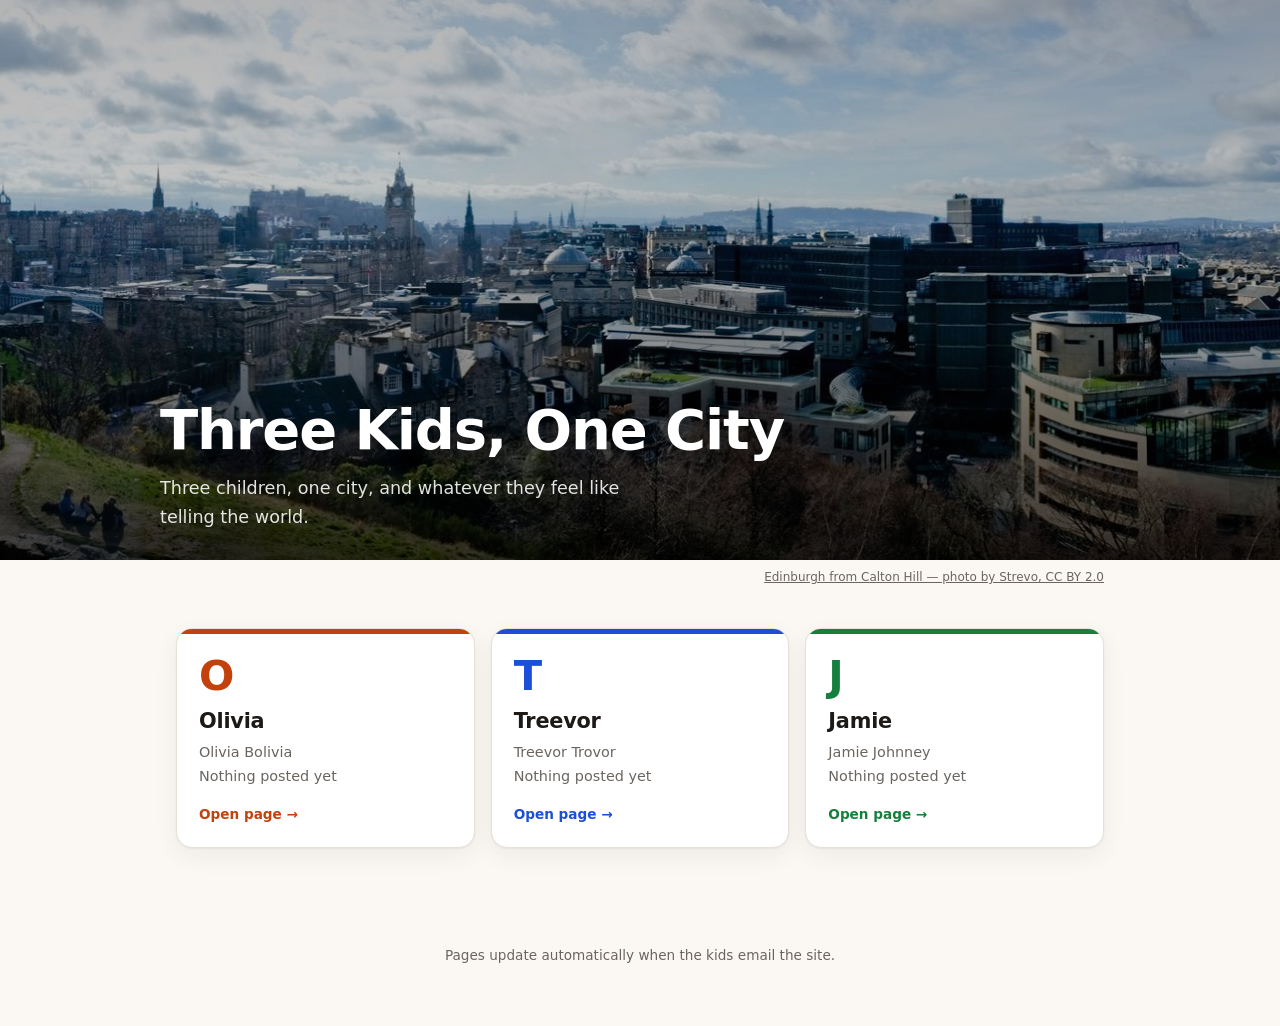
==== index.html @ abcef68d "Site: landing page, three pages, email-to-page pipeline" ====
<!doctype html>
<html lang="en">
<head>
<meta charset="utf-8">
<meta name="viewport" content="width=device-width, initial-scale=1">
<title>Three Kids, One City</title>
<link rel="stylesheet" href="assets/style.css">
<link rel="icon" href="data:image/svg+xml,<svg xmlns='http://www.w3.org/2000/svg' viewBox='0 0 16 16'><text y='13' font-size='13'>&#127963;</text></svg>">

</head>
<body>
<header class="hero">
  <img src="assets/edinburgh.jpg" alt="The Edinburgh skyline seen from Calton Hill">
  <div class="hero__veil"></div>
  <div class="hero__text"><div class="hero__inner">
    <h1>Three Kids, One City</h1>
    <p>Three children, one city, and whatever they feel like telling the world.</p>
  </div></div>
</header>
<p class="credit"><a href="https://commons.wikimedia.org/wiki/File:Edinburgh_Skyline_Panorama.jpg">Edinburgh from Calton Hill — photo by Strevo, CC BY 2.0</a></p>

<main class="wrap">
  <nav class="names" aria-label="Choose a page">
      <a class="card" style="--k:#c2410c" href="olivia.html">
        <div class="initial">O</div>
        <h2>Olivia</h2>
        <p class="sub">Olivia Bolivia</p>
        <p class="sub">Nothing posted yet</p>
        <div class="go">Open page &rarr;</div>
      </a>
      <a class="card" style="--k:#1d4ed8" href="treevor.html">
        <div class="initial">T</div>
        <h2>Treevor</h2>
        <p class="sub">Treevor Trovor</p>
        <p class="sub">Nothing posted yet</p>
        <div class="go">Open page &rarr;</div>
      </a>
      <a class="card" style="--k:#15803d" href="jamie.html">
        <div class="initial">J</div>
        <h2>Jamie</h2>
        <p class="sub">Jamie Johnney</p>
        <p class="sub">Nothing posted yet</p>
        <div class="go">Open page &rarr;</div>
      </a>
  </nav>
</main>

<footer>Pages update automatically when the kids email the site.</footer>
</body>
</html>
---- assets/style.css ----
:root{
  --bg:#fbf8f3; --surface:#ffffff; --ink:#1c1917; --muted:#6b6560;
  --line:#e7e1d8; --accent:#c2410c; --shadow:0 1px 2px rgba(28,25,23,.05),0 8px 24px rgba(28,25,23,.06);
  --radius:16px; --maxw:960px;
}
@media (prefers-color-scheme: dark){
  :root:not([data-theme="light"]){
    --bg:#14120f; --surface:#1e1b17; --ink:#f5f1ea; --muted:#a8a099;
    --line:#2e2a25; --shadow:0 1px 2px rgba(0,0,0,.4),0 8px 24px rgba(0,0,0,.35);
  }
}
:root[data-theme="dark"]{
  --bg:#14120f; --surface:#1e1b17; --ink:#f5f1ea; --muted:#a8a099;
  --line:#2e2a25; --shadow:0 1px 2px rgba(0,0,0,.4),0 8px 24px rgba(0,0,0,.35);
}
*{box-sizing:border-box}
html{-webkit-text-size-adjust:100%}
body{
  margin:0; background:var(--bg); color:var(--ink);
  font:16px/1.65 ui-sans-serif,system-ui,-apple-system,"Segoe UI",Inter,Helvetica,Arial,sans-serif;
}
img{max-width:100%; height:auto; display:block}
a{color:inherit}
.wrap{max-width:var(--maxw); margin:0 auto; padding:0 16px}

/* ---------- hero ---------- */
.hero{position:relative; overflow:hidden; background:#0d0f14}
.hero img{width:100%; aspect-ratio:16/7; object-fit:cover; opacity:.82}
@media (max-width:640px){ .hero img{aspect-ratio:4/3} }
.hero__veil{position:absolute; inset:0; background:linear-gradient(180deg,rgba(0,0,0,.15) 0%,rgba(0,0,0,.05) 40%,rgba(0,0,0,.72) 100%)}
.hero__text{position:absolute; left:0; right:0; bottom:0; padding:0 16px 28px}
.hero__inner{max-width:var(--maxw); margin:0 auto; color:#fff}
.hero h1{
  margin:0 0 .25em; font-size:clamp(2rem,6vw,3.5rem); line-height:1.05;
  font-weight:800; letter-spacing:-.02em; text-shadow:0 2px 18px rgba(0,0,0,.45);
}
.hero p{margin:0; max-width:46ch; color:rgba(255,255,255,.88); font-size:clamp(.95rem,2.2vw,1.1rem)}
.credit{font-size:.75rem; color:var(--muted); text-align:right; padding:8px 16px 0; max-width:var(--maxw); margin:0 auto}
.credit a{color:var(--muted)}

/* ---------- name cards ---------- */
.names{display:grid; gap:16px; grid-template-columns:repeat(3,1fr); margin:40px auto 56px}
@media (max-width:760px){ .names{grid-template-columns:1fr} }
.card{
  display:block; text-decoration:none; background:var(--surface); border:1px solid var(--line);
  border-radius:var(--radius); padding:26px 22px 22px; box-shadow:var(--shadow);
  transition:transform .18s ease, box-shadow .18s ease, border-color .18s ease;
  position:relative; overflow:hidden;
}
.card::before{content:""; position:absolute; inset:0 0 auto 0; height:5px; background:var(--k)}
.card:hover,.card:focus-visible{transform:translateY(-3px); box-shadow:0 4px 8px rgba(28,25,23,.06),0 16px 40px rgba(28,25,23,.12); border-color:var(--k)}
.card .initial{
  font-size:2.6rem; font-weight:800; line-height:1; color:var(--k); letter-spacing:-.03em;
}
.card h2{margin:.5rem 0 .15rem; font-size:1.3rem; letter-spacing:-.01em}
.card .sub{margin:0; color:var(--muted); font-size:.9rem}
.card .go{margin-top:14px; font-size:.85rem; font-weight:600; color:var(--k)}

/* ---------- kid page ---------- */
.topbar{border-bottom:1px solid var(--line); background:var(--surface)}
.topbar .wrap{display:flex; align-items:center; gap:14px; height:58px}
.topbar a.back{text-decoration:none; font-size:.9rem; color:var(--muted); font-weight:600}
.topbar a.back:hover{color:var(--ink)}
.kidhead{padding:40px 0 8px; border-bottom:1px solid var(--line)}
.kidhead h1{margin:0; font-size:clamp(1.8rem,5vw,2.6rem); letter-spacing:-.02em; color:var(--k)}
.kidhead p{margin:.4rem 0 24px; color:var(--muted)}

.posts{list-style:none; margin:0; padding:0}
.post{padding:32px 0; border-bottom:1px solid var(--line)}
.post:last-child{border-bottom:none}
.post time{display:block; font-size:.78rem; text-transform:uppercase; letter-spacing:.07em; color:var(--muted); margin-bottom:.4rem}
.post h3{margin:0 0 .6rem; font-size:1.25rem; letter-spacing:-.01em}
.post .body p{margin:0 0 1em; white-space:pre-wrap}
.post .body p:last-child{margin-bottom:0}
.gallery{display:grid; gap:10px; grid-template-columns:repeat(auto-fill,minmax(220px,1fr)); margin-top:16px}
.gallery img{border-radius:12px; border:1px solid var(--line); background:var(--surface)}
.empty{padding:56px 0; color:var(--muted); text-align:center}
footer{padding:40px 0 60px; color:var(--muted); font-size:.85rem; text-align:center}
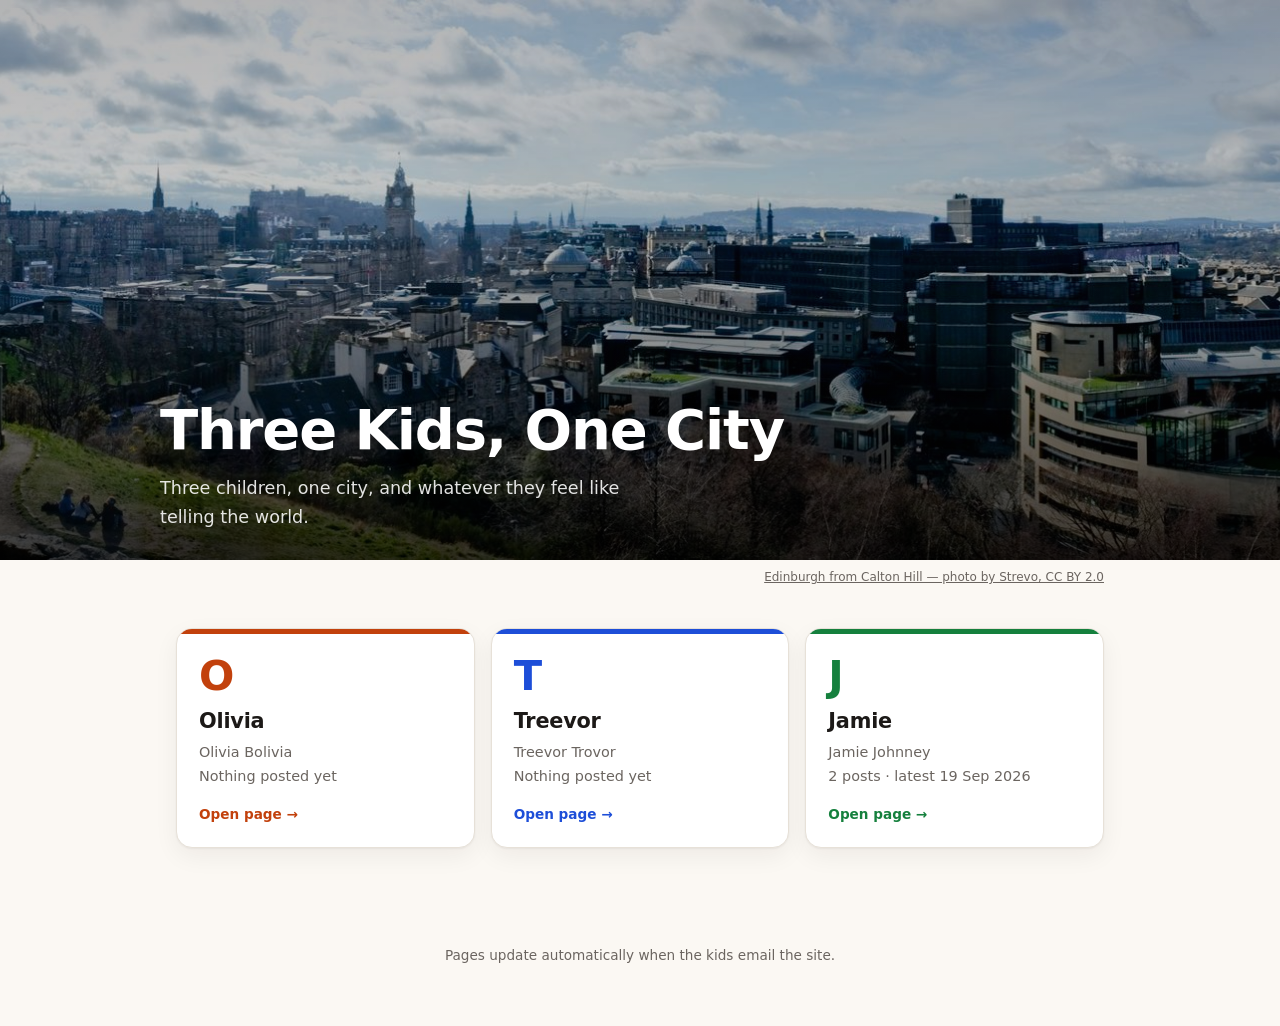
==== commit 3543c414: "Update from email 2026-09-19 11:33 UTC" ====
--- a/index.html
+++ b/index.html
@@ -39,7 +39,7 @@
         <div class="initial">J</div>
         <h2>Jamie</h2>
         <p class="sub">Jamie Johnney</p>
-        <p class="sub">Nothing posted yet</p>
+        <p class="sub">2 posts · latest 19 Sep 2026</p>
         <div class="go">Open page &rarr;</div>
       </a>
   </nav>
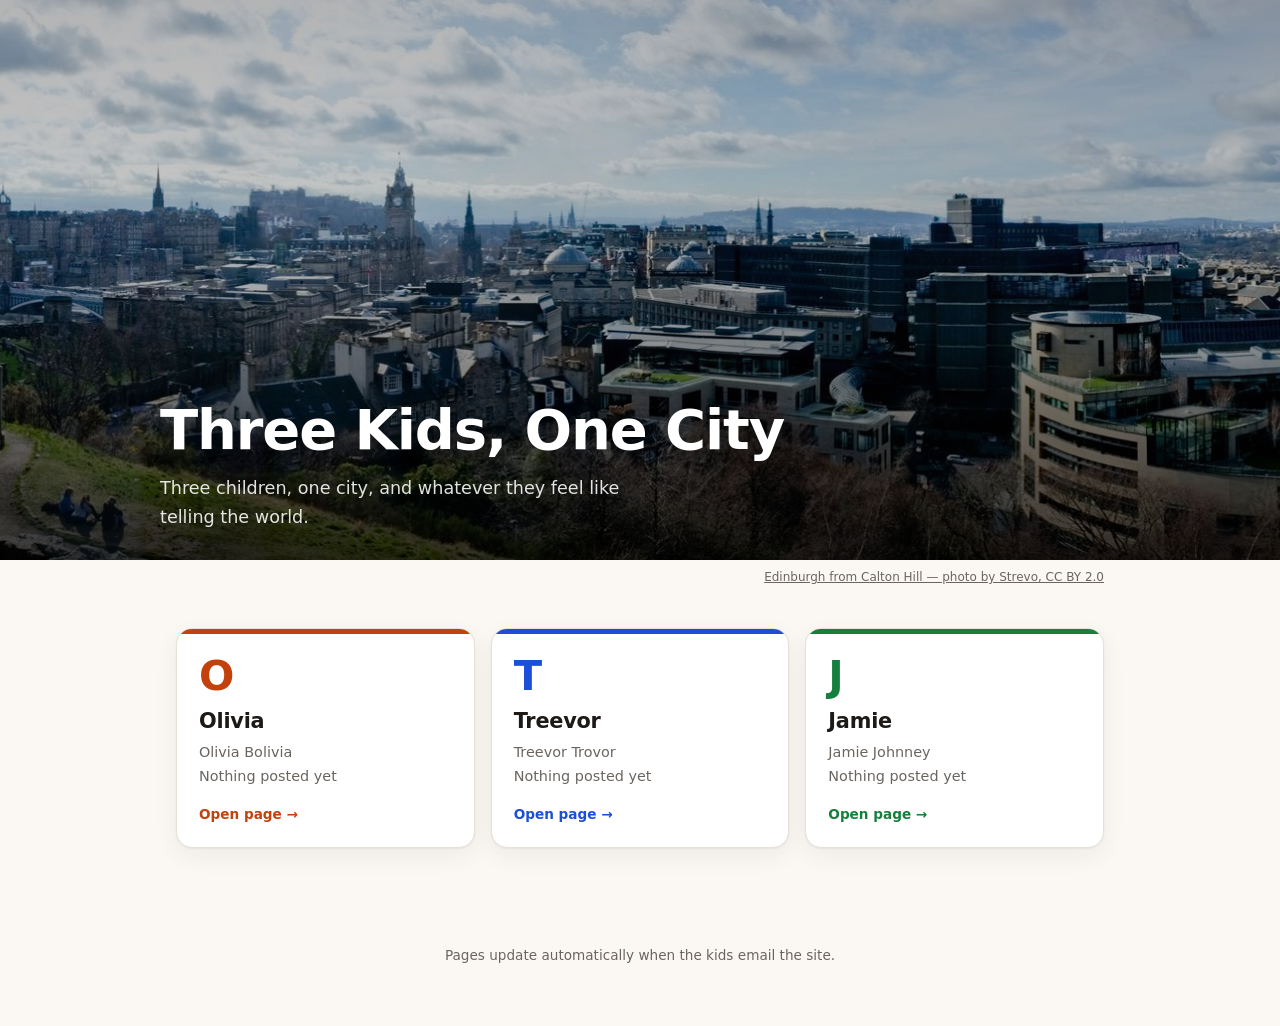
==== commit 9ce67970: "Decode HEIC photos from iPhones; re-encode them to JPEG; strip Gmail image placeholders" ====
--- a/index.html
+++ b/index.html
@@ -39,7 +39,7 @@
         <div class="initial">J</div>
         <h2>Jamie</h2>
         <p class="sub">Jamie Johnney</p>
-        <p class="sub">2 posts · latest 19 Sep 2026</p>
+        <p class="sub">Nothing posted yet</p>
         <div class="go">Open page &rarr;</div>
       </a>
   </nav>
